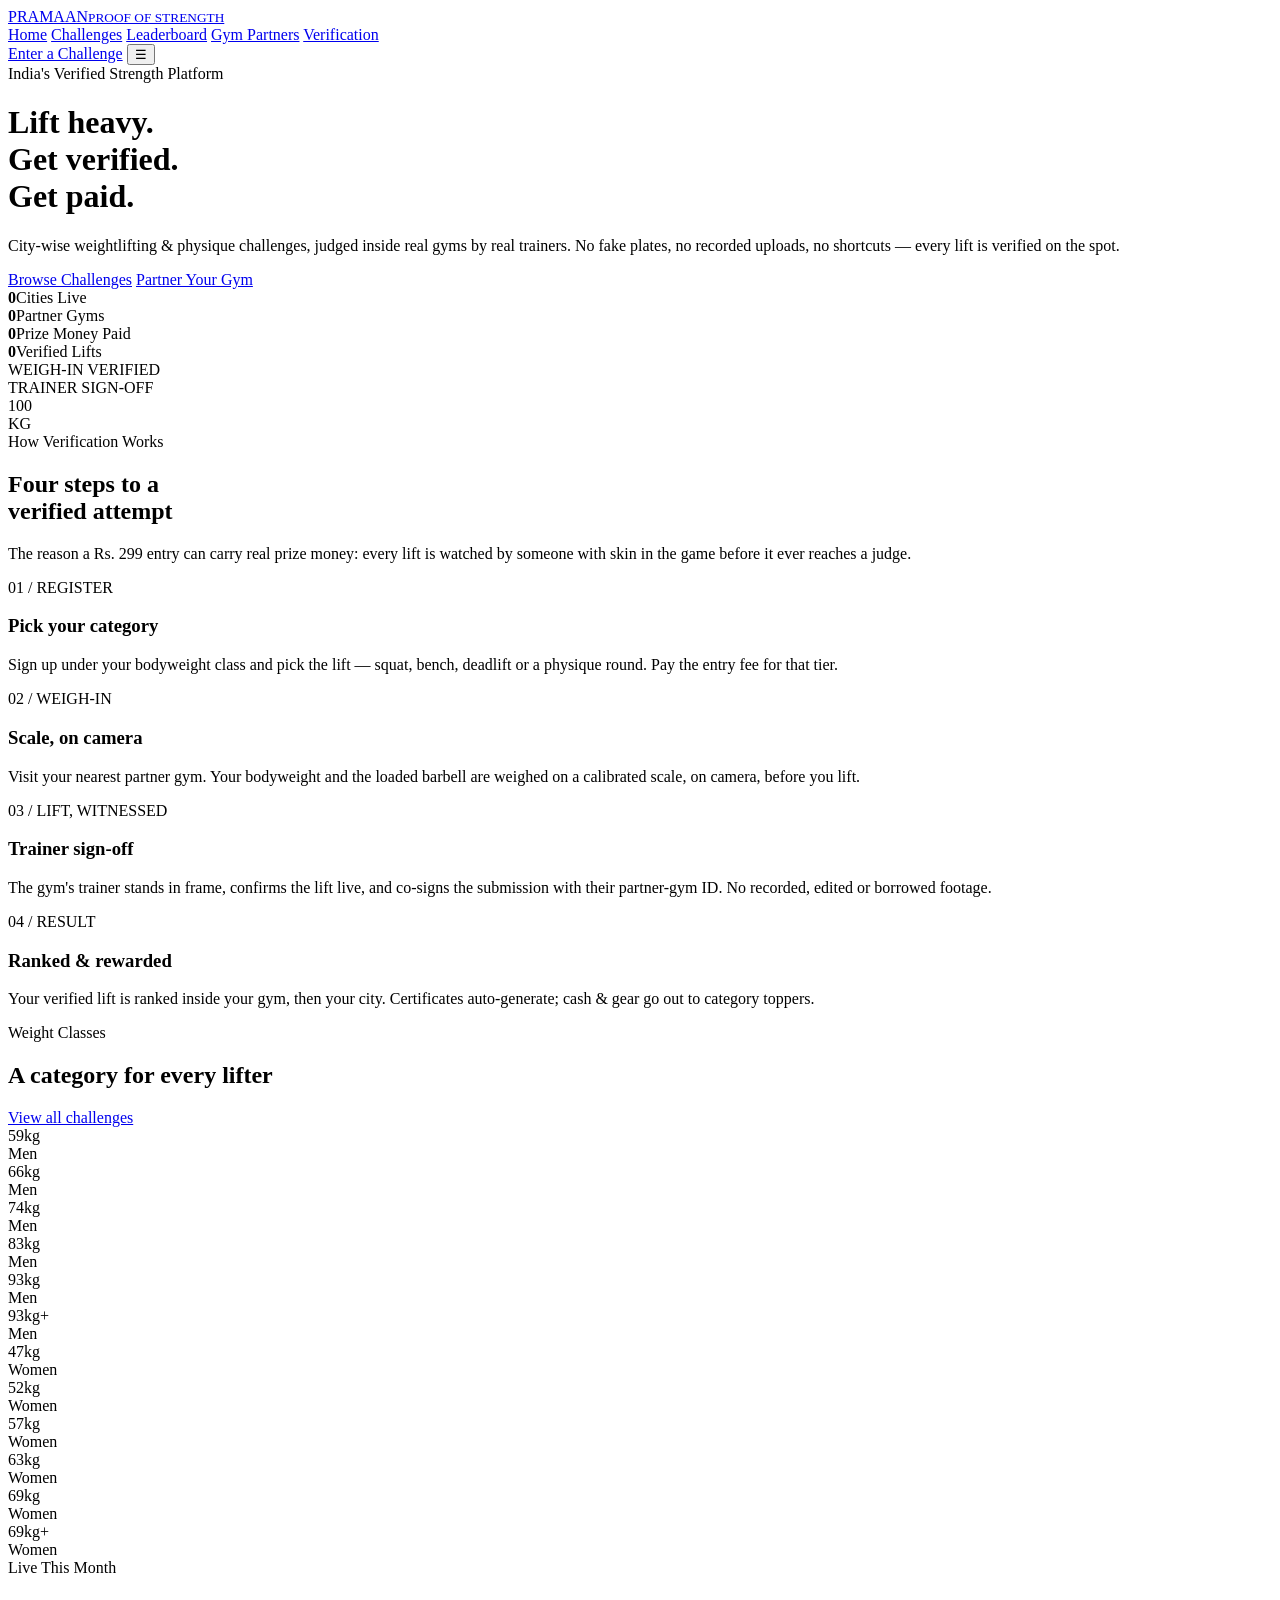
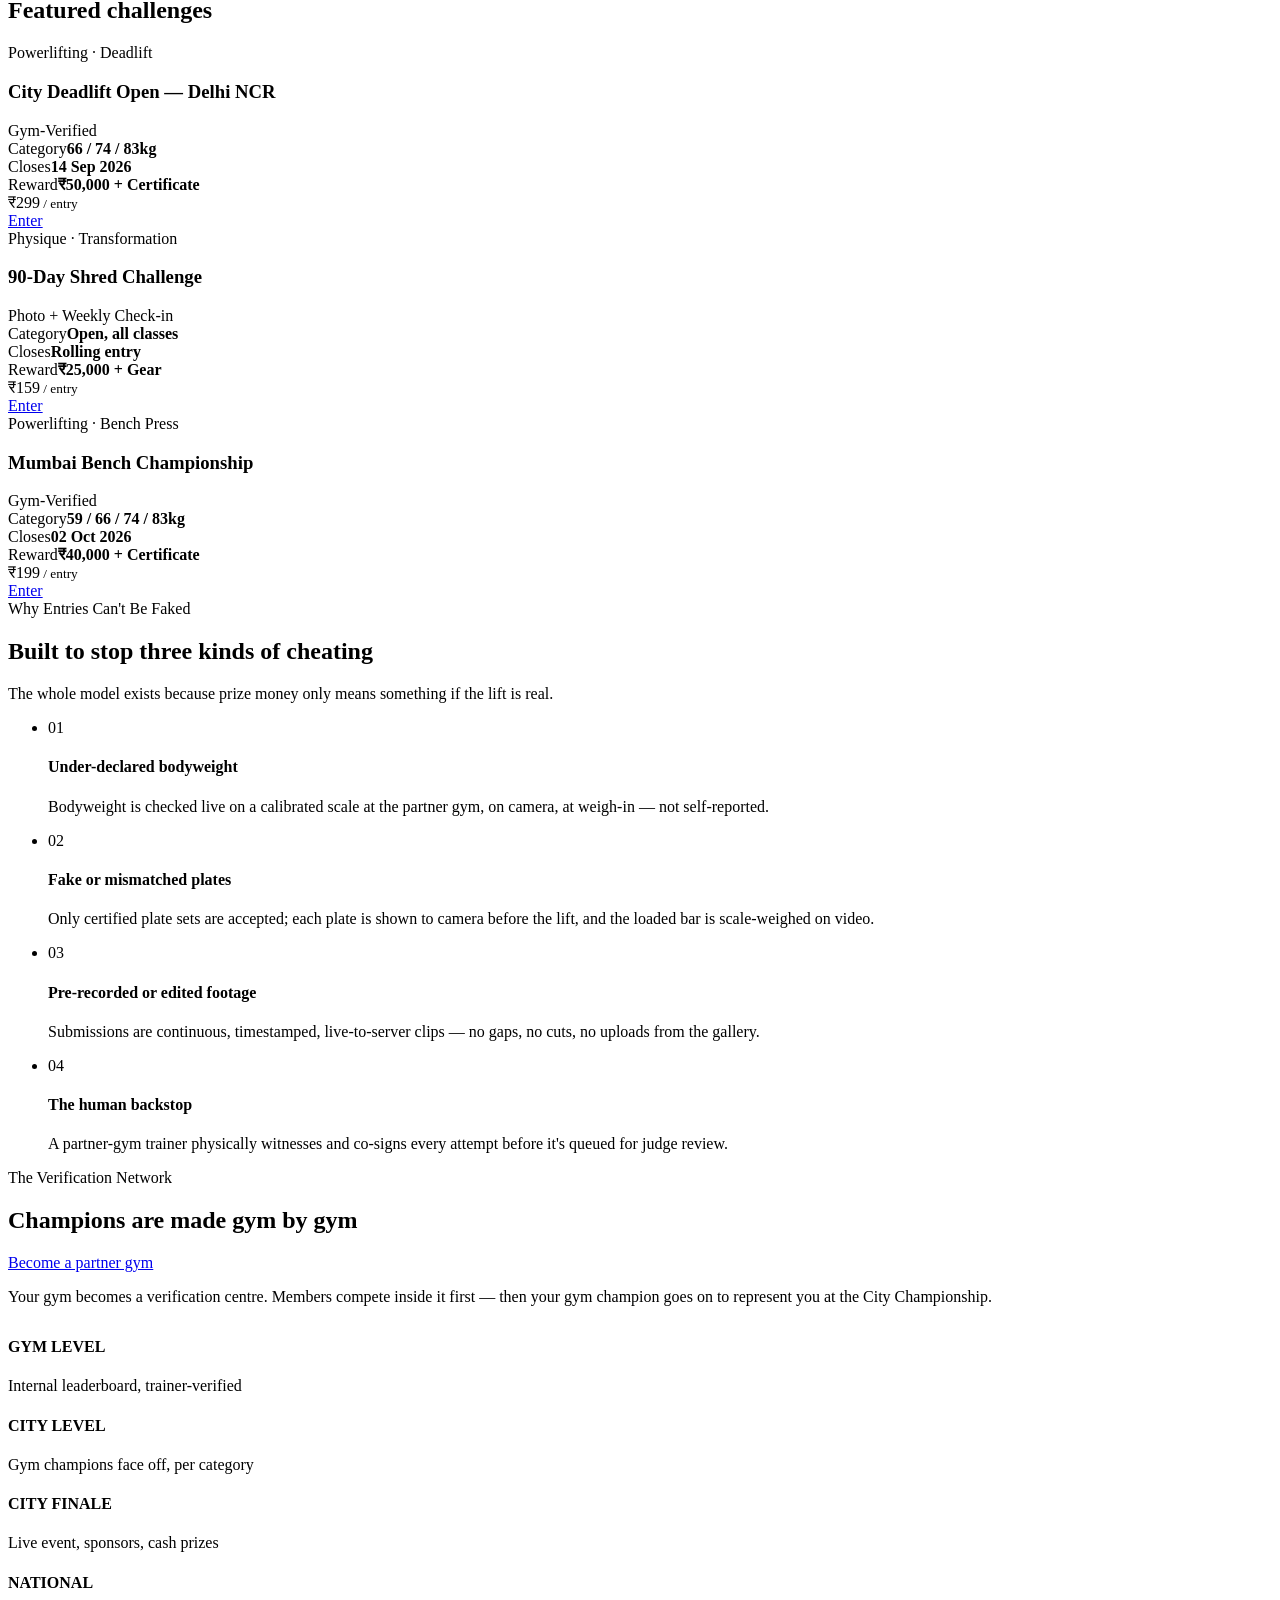
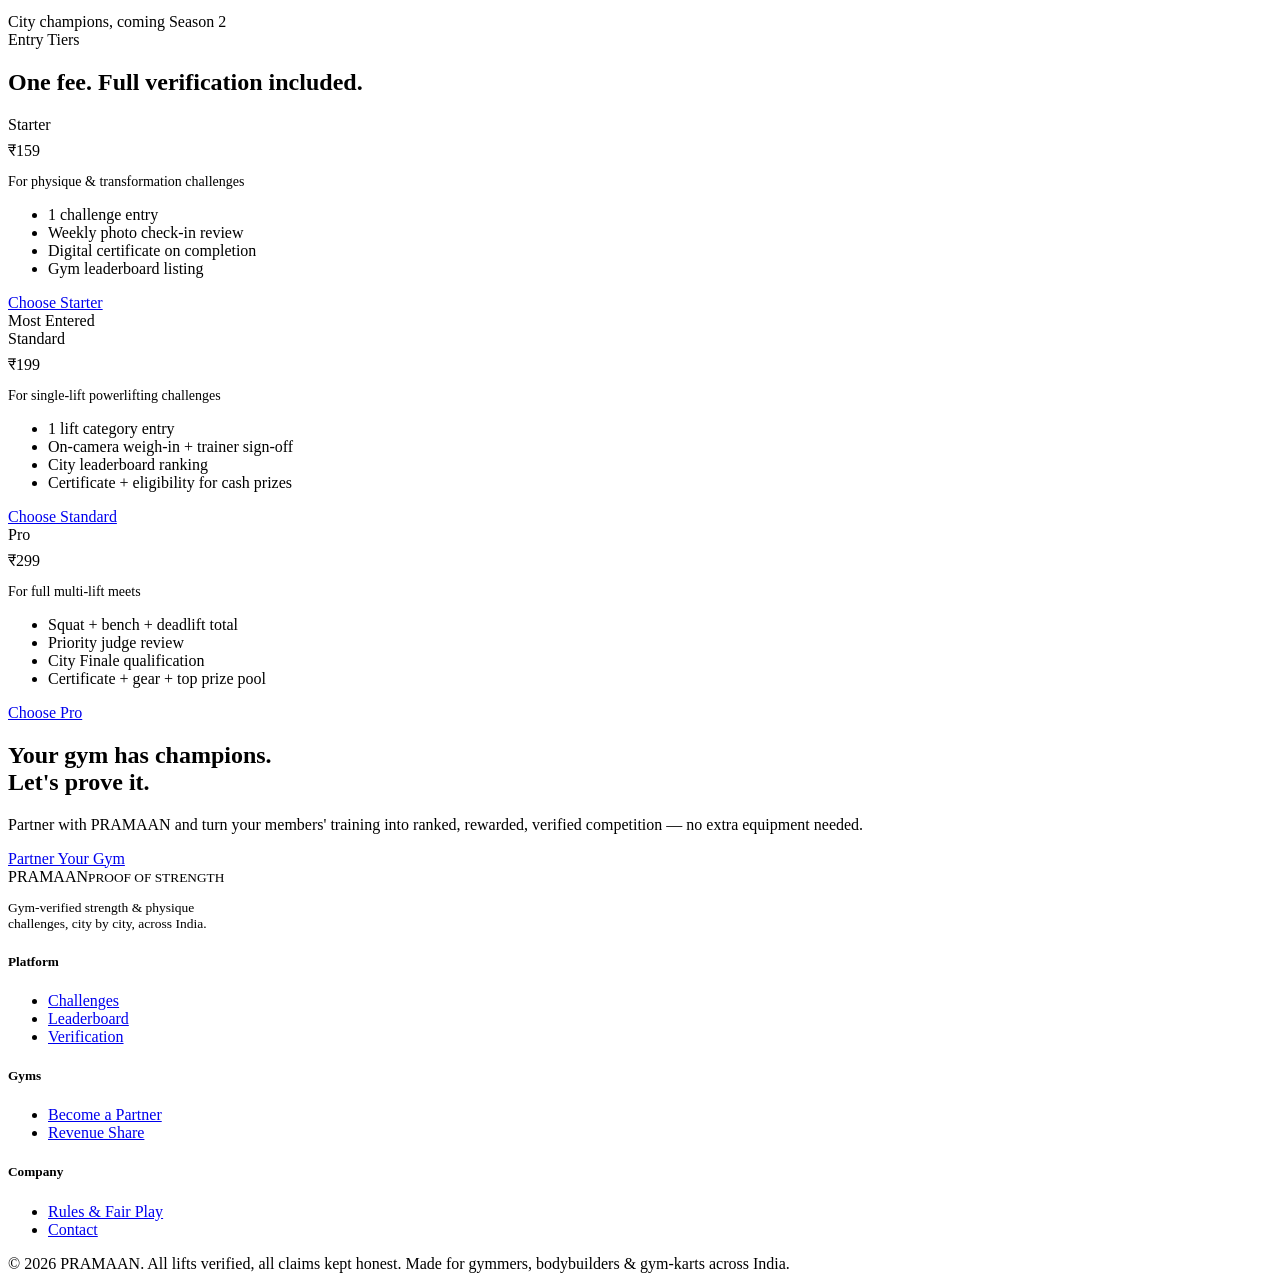
==== index.html @ 9a8b0858 "Create index.html" ====
<!doctype html>
<html lang="hi">
<head>
<meta charset="UTF-8">
<meta name="viewport" content="width=device-width, initial-scale=1.0">
<title>PRAMAAN — ताकत का सबूत | Verified Strength Challenges</title>
<meta name="description" content="Gym-verified weightlifting & physique challenges across your city. Enter, lift, get verified, win cash, certificates & gear.">
<link rel="stylesheet" href="assets/style.css">
</head>
<body>
<div class="grain"></div>

<nav class="nav">
  <div class="wrap">
    <a href="index.html" class="brand"><span class="dot"></span><div>PRAMAAN<small>PROOF OF STRENGTH</small></div></a>
    <div class="navlinks">
      <a href="index.html" class="active">Home</a>
      <a href="challenges.html">Challenges</a>
      <a href="leaderboard.html">Leaderboard</a>
      <a href="gyms.html">Gym Partners</a>
      <a href="how-it-works.html">Verification</a>
    </div>
    <div class="navcta">
      <a href="register.html" class="btn btn-primary btn-sm">Enter a Challenge</a>
      <button class="burger" aria-label="Menu" aria-expanded="false">☰</button>
    </div>
  </div>
</nav>

<!-- HERO -->
<header class="hero">
  <div class="wrap hero-grid">
    <div>
      <div class="eyebrow">India's Verified Strength Platform</div>
      <h1>Lift heavy.<br>Get <span class="accent">verified.</span><br>Get paid.</h1>
      <p class="lead">City-wise weightlifting & physique challenges, judged inside real gyms by real trainers. No fake plates, no recorded uploads, no shortcuts — every lift is verified on the spot.</p>
      <div class="hero-actions">
        <a href="challenges.html" class="btn btn-primary">Browse Challenges</a>
        <a href="gyms.html" class="btn btn-ghost">Partner Your Gym</a>
      </div>
      <div class="readout">
        <div><b data-count="42">0</b>Cities Live</div>
        <div><b data-count="380">0</b>Partner Gyms</div>
        <div><b data-count="2.4" data-decimals="1" data-suffix="Cr">0</b>Prize Money Paid</div>
        <div><b data-count="19600">0</b>Verified Lifts</div>
      </div>
    </div>
    <div class="plate-visual" aria-hidden="true">
      <div class="plate p1"><span>WEIGH-IN VERIFIED</span></div>
      <div class="plate p2"><span>TRAINER SIGN-OFF</span></div>
      <div class="plate p3">100<br>KG</div>
    </div>
  </div>
</header>

<!-- HOW IT WORKS -->
<section class="pad">
  <div class="wrap">
    <div class="section-head reveal">
      <div>
        <div class="eyebrow">How Verification Works</div>
        <h2>Four steps to a<br>verified attempt</h2>
      </div>
      <p class="lead">The reason a Rs. 299 entry can carry real prize money: every lift is watched by someone with skin in the game before it ever reaches a judge.</p>
    </div>
    <div class="steps reveal">
      <div class="step">
        <span class="num">01 / REGISTER</span>
        <h3>Pick your category</h3>
        <p>Sign up under your bodyweight class and pick the lift — squat, bench, deadlift or a physique round. Pay the entry fee for that tier.</p>
      </div>
      <div class="step">
        <span class="num">02 / WEIGH-IN</span>
        <h3>Scale, on camera</h3>
        <p>Visit your nearest partner gym. Your bodyweight and the loaded barbell are weighed on a calibrated scale, on camera, before you lift.</p>
      </div>
      <div class="step">
        <span class="num">03 / LIFT, WITNESSED</span>
        <h3>Trainer sign-off</h3>
        <p>The gym's trainer stands in frame, confirms the lift live, and co-signs the submission with their partner-gym ID. No recorded, edited or borrowed footage.</p>
      </div>
      <div class="step">
        <span class="num">04 / RESULT</span>
        <h3>Ranked & rewarded</h3>
        <p>Your verified lift is ranked inside your gym, then your city. Certificates auto-generate; cash & gear go out to category toppers.</p>
      </div>
    </div>
  </div>
</section>

<div class="wrap"><div class="divider"></div></div>

<!-- CATEGORIES -->
<section class="pad">
  <div class="wrap">
    <div class="section-head reveal">
      <div>
        <div class="eyebrow">Weight Classes</div>
        <h2>A category for every lifter</h2>
      </div>
      <a href="challenges.html" class="btn btn-ghost btn-sm">View all challenges</a>
    </div>
    <div class="catgrid reveal">
      <div class="catchip"><div class="kg">59kg</div><div class="lbl">Men</div></div>
      <div class="catchip"><div class="kg">66kg</div><div class="lbl">Men</div></div>
      <div class="catchip"><div class="kg">74kg</div><div class="lbl">Men</div></div>
      <div class="catchip"><div class="kg">83kg</div><div class="lbl">Men</div></div>
      <div class="catchip"><div class="kg">93kg</div><div class="lbl">Men</div></div>
      <div class="catchip"><div class="kg">93kg+</div><div class="lbl">Men</div></div>
      <div class="catchip"><div class="kg">47kg</div><div class="lbl">Women</div></div>
      <div class="catchip"><div class="kg">52kg</div><div class="lbl">Women</div></div>
      <div class="catchip"><div class="kg">57kg</div><div class="lbl">Women</div></div>
      <div class="catchip"><div class="kg">63kg</div><div class="lbl">Women</div></div>
      <div class="catchip"><div class="kg">69kg</div><div class="lbl">Women</div></div>
      <div class="catchip"><div class="kg">69kg+</div><div class="lbl">Women</div></div>
    </div>
  </div>
</section>

<div class="wrap"><div class="divider"></div></div>

<!-- FEATURED CHALLENGES -->
<section class="pad">
  <div class="wrap">
    <div class="section-head reveal">
      <div>
        <div class="eyebrow">Live This Month</div>
        <h2>Featured challenges</h2>
      </div>
    </div>
    <div class="cardgrid reveal">

      <div class="card">
        <div class="card-top">
          <span class="card-tag">Powerlifting · Deadlift</span>
          <h3>City Deadlift Open — Delhi NCR</h3>
        </div>
        <div class="card-body">
          <span class="badge red">Gym-Verified</span>
          <div class="card-row">Category<b>66 / 74 / 83kg</b></div>
          <div class="card-row">Closes<b>14 Sep 2026</b></div>
          <div class="card-row">Reward<b>₹50,000 + Certificate</b></div>
        </div>
        <div class="card-foot">
          <div class="fee">₹299<small> / entry</small></div>
          <a href="challenge-detail.html" class="btn btn-primary btn-sm">Enter</a>
        </div>
      </div>

      <div class="card">
        <div class="card-top">
          <span class="card-tag">Physique · Transformation</span>
          <h3>90-Day Shred Challenge</h3>
        </div>
        <div class="card-body">
          <span class="badge steel">Photo + Weekly Check-in</span>
          <div class="card-row">Category<b>Open, all classes</b></div>
          <div class="card-row">Closes<b>Rolling entry</b></div>
          <div class="card-row">Reward<b>₹25,000 + Gear</b></div>
        </div>
        <div class="card-foot">
          <div class="fee">₹159<small> / entry</small></div>
          <a href="challenge-detail.html" class="btn btn-primary btn-sm">Enter</a>
        </div>
      </div>

      <div class="card">
        <div class="card-top">
          <span class="card-tag">Powerlifting · Bench Press</span>
          <h3>Mumbai Bench Championship</h3>
        </div>
        <div class="card-body">
          <span class="badge red">Gym-Verified</span>
          <div class="card-row">Category<b>59 / 66 / 74 / 83kg</b></div>
          <div class="card-row">Closes<b>02 Oct 2026</b></div>
          <div class="card-row">Reward<b>₹40,000 + Certificate</b></div>
        </div>
        <div class="card-foot">
          <div class="fee">₹199<small> / entry</small></div>
          <a href="challenge-detail.html" class="btn btn-primary btn-sm">Enter</a>
        </div>
      </div>

    </div>
  </div>
</section>

<div class="wrap"><div class="divider"></div></div>

<!-- VERIFICATION / TRUST -->
<section class="pad">
  <div class="wrap trust-grid">
    <div class="reveal">
      <div class="eyebrow">Why Entries Can't Be Faked</div>
      <h2>Built to stop three kinds of cheating</h2>
      <p class="lead" style="margin-top:16px;">The whole model exists because prize money only means something if the lift is real.</p>
    </div>
    <ul class="checklist reveal">
      <li>
        <span class="mark">01</span>
        <div><h4>Under-declared bodyweight</h4><p>Bodyweight is checked live on a calibrated scale at the partner gym, on camera, at weigh-in — not self-reported.</p></div>
      </li>
      <li>
        <span class="mark">02</span>
        <div><h4>Fake or mismatched plates</h4><p>Only certified plate sets are accepted; each plate is shown to camera before the lift, and the loaded bar is scale-weighed on video.</p></div>
      </li>
      <li>
        <span class="mark">03</span>
        <div><h4>Pre-recorded or edited footage</h4><p>Submissions are continuous, timestamped, live-to-server clips — no gaps, no cuts, no uploads from the gallery.</p></div>
      </li>
      <li>
        <span class="mark">04</span>
        <div><h4>The human backstop</h4><p>A partner-gym trainer physically witnesses and co-signs every attempt before it's queued for judge review.</p></div>
      </li>
    </ul>
  </div>
</section>

<div class="wrap"><div class="divider"></div></div>

<!-- GYM NETWORK -->
<section class="pad">
  <div class="wrap">
    <div class="section-head reveal">
      <div>
        <div class="eyebrow">The Verification Network</div>
        <h2>Champions are made gym by gym</h2>
      </div>
      <a href="gyms.html" class="btn btn-ghost btn-sm">Become a partner gym</a>
    </div>
    <p class="lead reveal" style="margin-bottom:32px;">Your gym becomes a verification centre. Members compete inside it first — then your gym champion goes on to represent you at the City Championship.</p>
    <div class="gymstrip reveal">
      <div class="gymcell"><h4>GYM LEVEL</h4><span>Internal leaderboard, trainer-verified</span></div>
      <div class="gymcell"><h4>CITY LEVEL</h4><span>Gym champions face off, per category</span></div>
      <div class="gymcell"><h4>CITY FINALE</h4><span>Live event, sponsors, cash prizes</span></div>
      <div class="gymcell"><h4>NATIONAL</h4><span>City champions, coming Season 2</span></div>
    </div>
  </div>
</section>

<div class="wrap"><div class="divider"></div></div>

<!-- PRICING -->
<section class="pad">
  <div class="wrap">
    <div class="section-head reveal">
      <div>
        <div class="eyebrow">Entry Tiers</div>
        <h2>One fee. Full verification included.</h2>
      </div>
    </div>
    <div class="tiers reveal">
      <div class="tier">
        <div class="eyebrow" style="margin-bottom:8px;">Starter</div>
        <div class="price">₹159</div>
        <p class="lead" style="font-size:14px;">For physique & transformation challenges</p>
        <ul>
          <li>1 challenge entry</li>
          <li>Weekly photo check-in review</li>
          <li>Digital certificate on completion</li>
          <li>Gym leaderboard listing</li>
        </ul>
        <a href="register.html" class="btn btn-ghost btn-block">Choose Starter</a>
      </div>
      <div class="tier mid">
        <div class="flag">Most Entered</div>
        <div class="eyebrow" style="margin-bottom:8px;">Standard</div>
        <div class="price">₹199</div>
        <p class="lead" style="font-size:14px;">For single-lift powerlifting challenges</p>
        <ul>
          <li>1 lift category entry</li>
          <li>On-camera weigh-in + trainer sign-off</li>
          <li>City leaderboard ranking</li>
          <li>Certificate + eligibility for cash prizes</li>
        </ul>
        <a href="register.html" class="btn btn-primary btn-block">Choose Standard</a>
      </div>
      <div class="tier">
        <div class="eyebrow" style="margin-bottom:8px;">Pro</div>
        <div class="price">₹299</div>
        <p class="lead" style="font-size:14px;">For full multi-lift meets</p>
        <ul>
          <li>Squat + bench + deadlift total</li>
          <li>Priority judge review</li>
          <li>City Finale qualification</li>
          <li>Certificate + gear + top prize pool</li>
        </ul>
        <a href="register.html" class="btn btn-ghost btn-block">Choose Pro</a>
      </div>
    </div>
  </div>
</section>

<!-- CTA -->
<section class="cta-band">
  <div class="wrap">
    <h2>Your gym has champions.<br>Let's prove it.</h2>
    <p>Partner with PRAMAAN and turn your members' training into ranked, rewarded, verified competition — no extra equipment needed.</p>
    <a href="gyms.html" class="btn btn-ghost">Partner Your Gym</a>
  </div>
</section>

<footer>
  <div class="wrap">
    <div class="foot-grid">
      <div>
        <div class="brand" style="margin-bottom:14px;"><span class="dot"></span><div>PRAMAAN<small>PROOF OF STRENGTH</small></div></div>
        <p style="color:var(--chalk-dim); font-size:13.5px; max-width:32ch;">Gym-verified strength & physique challenges, city by city, across India.</p>
      </div>
      <div>
        <h5>Platform</h5>
        <ul>
          <li><a href="challenges.html">Challenges</a></li>
          <li><a href="leaderboard.html">Leaderboard</a></li>
          <li><a href="how-it-works.html">Verification</a></li>
        </ul>
      </div>
      <div>
        <h5>Gyms</h5>
        <ul>
          <li><a href="gyms.html">Become a Partner</a></li>
          <li><a href="gyms.html#revenue">Revenue Share</a></li>
        </ul>
      </div>
      <div>
        <h5>Company</h5>
        <ul>
          <li><a href="#">Rules & Fair Play</a></li>
          <li><a href="#">Contact</a></li>
        </ul>
      </div>
    </div>
    <div class="foot-bottom">
      <span>©️ 2026 PRAMAAN. All lifts verified, all claims kept honest.</span>
      <span>Made for gymmers, bodybuilders & gym-karts across India.</span>
    </div>
  </div>
</footer>

<script src="assets/script.js"></script>
</body>
</html>
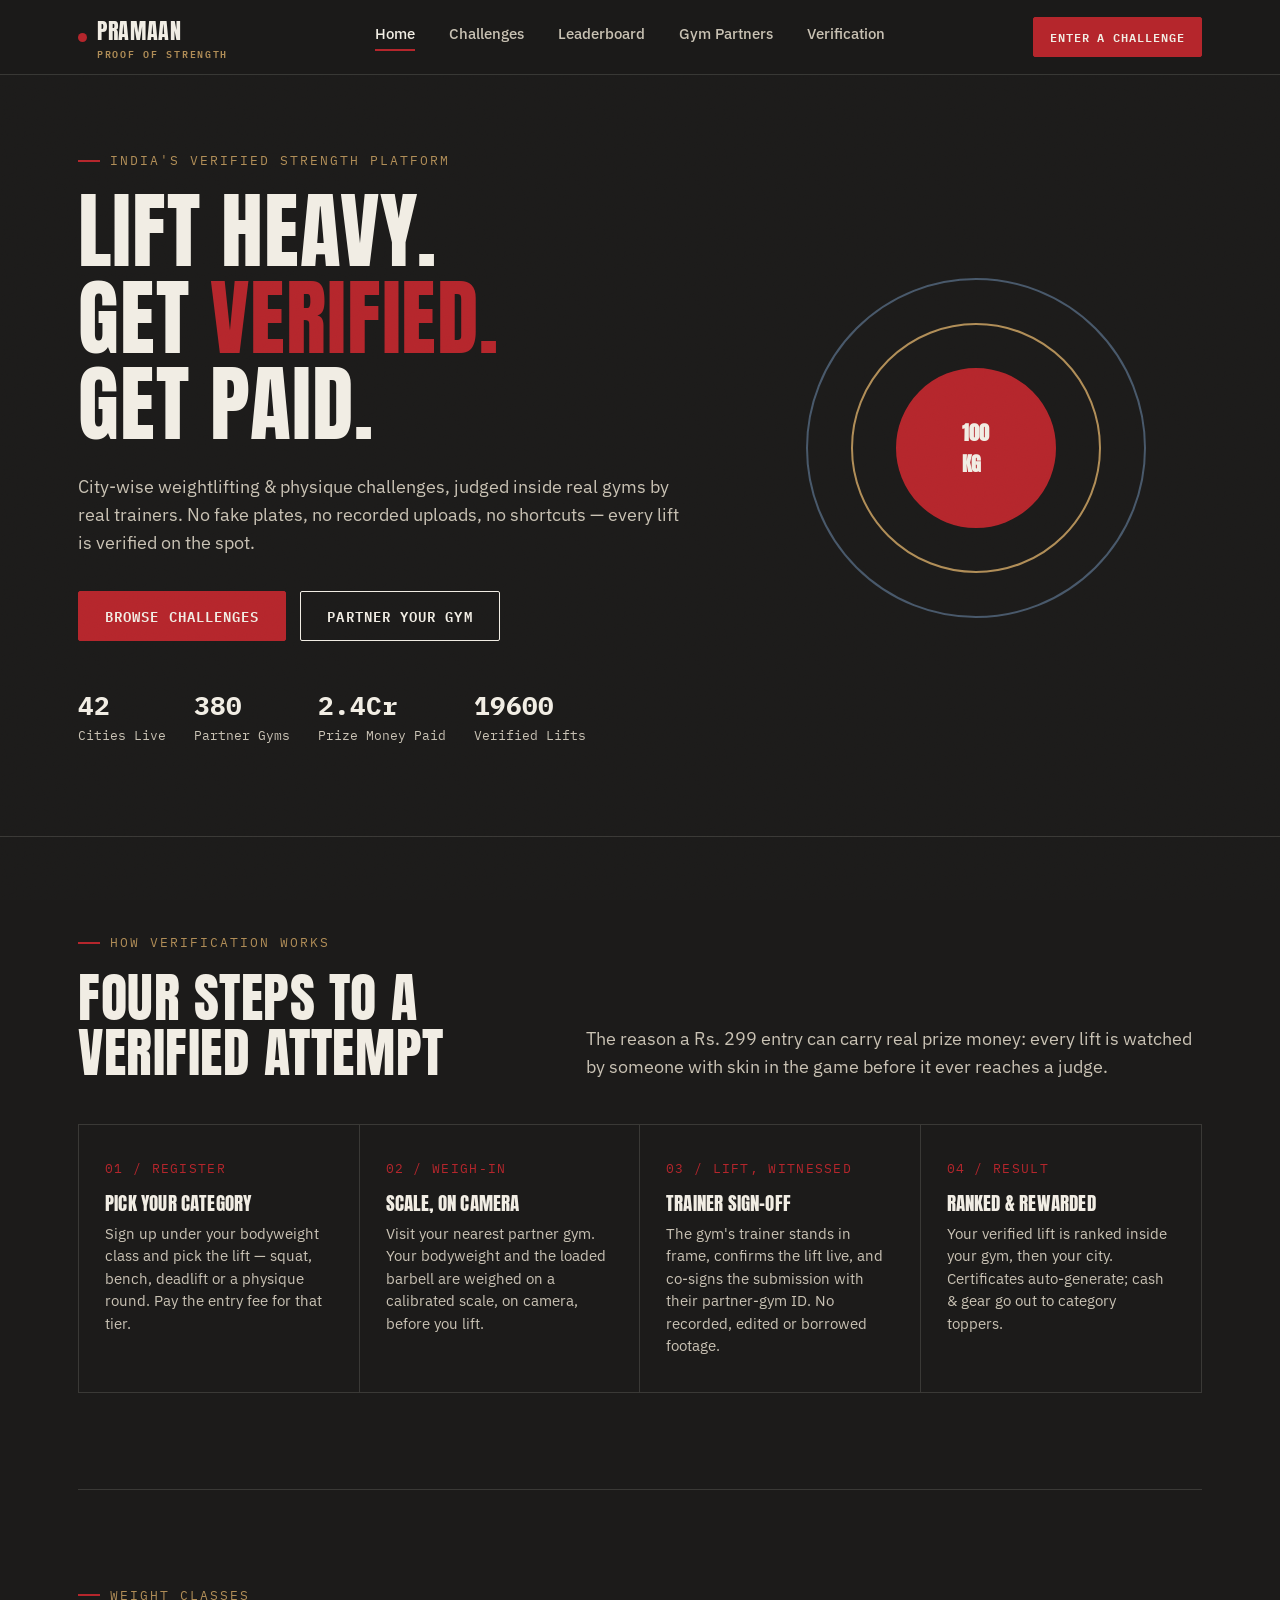
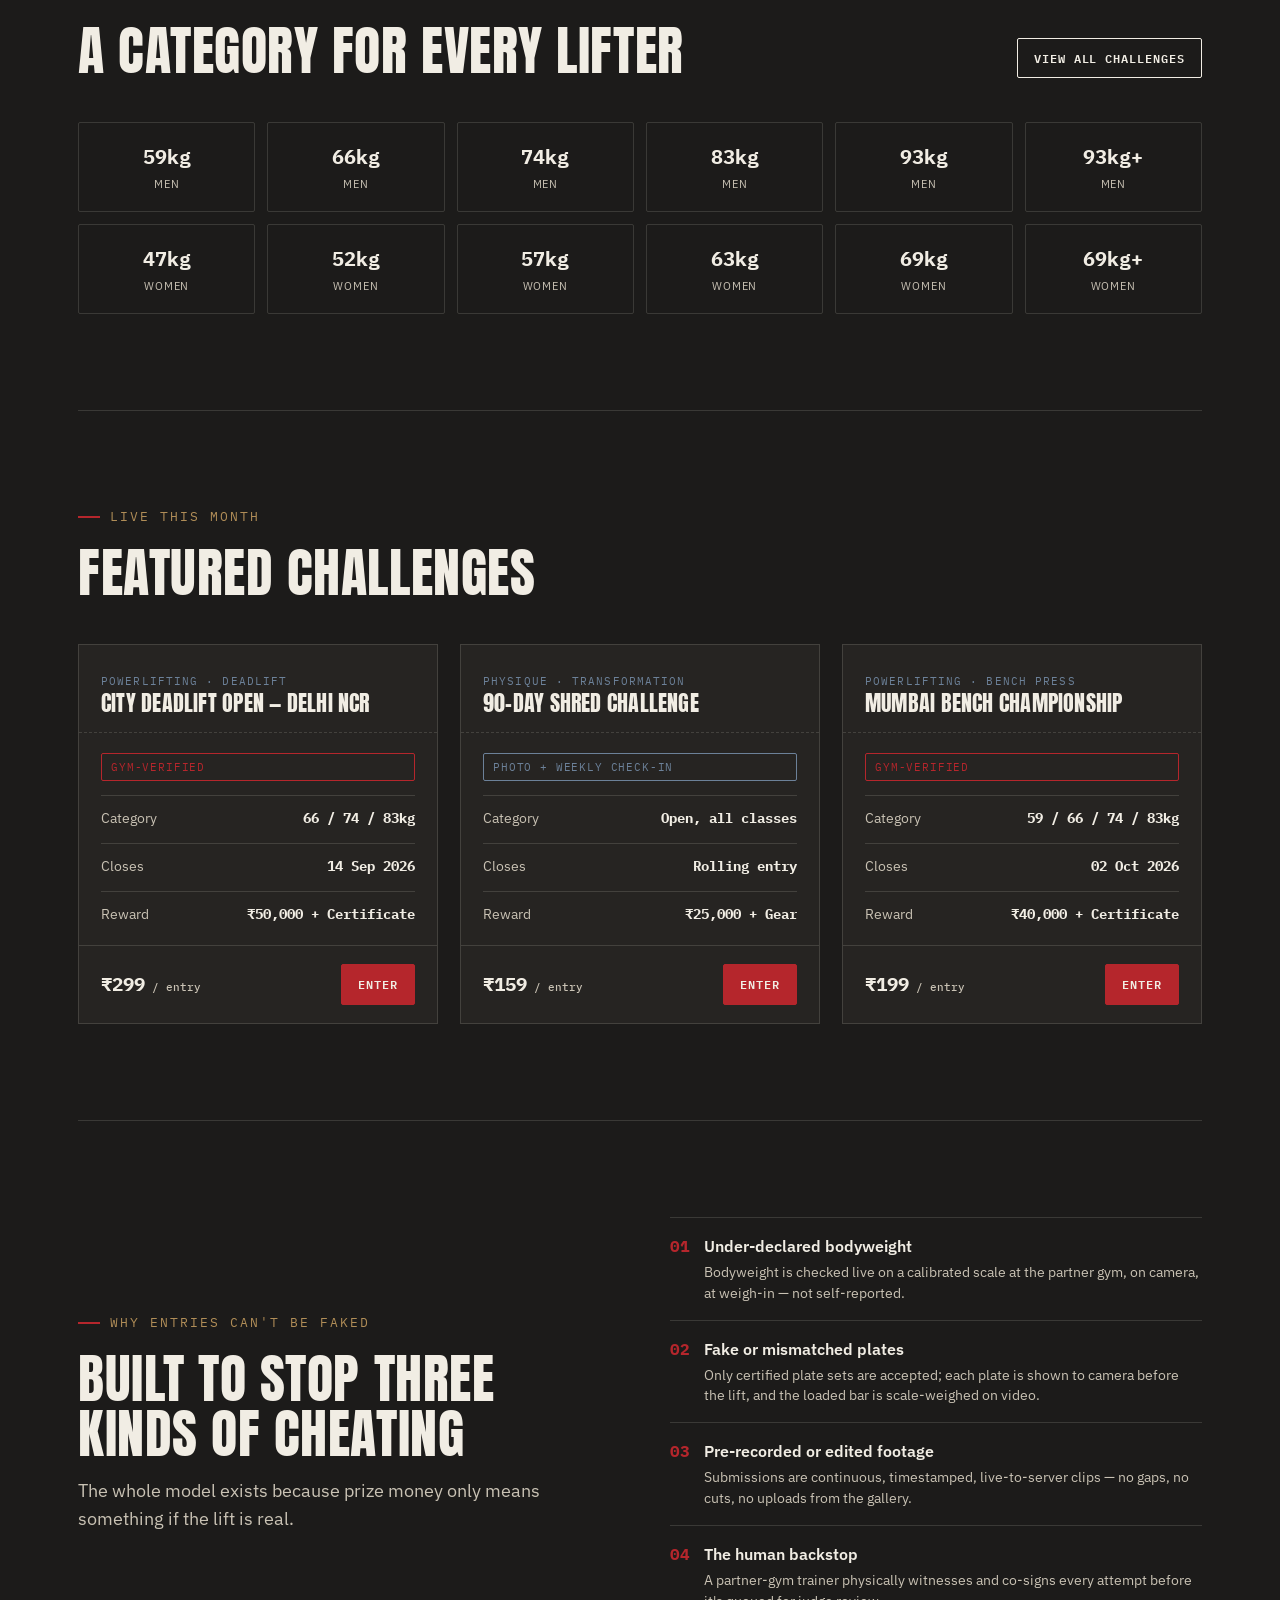
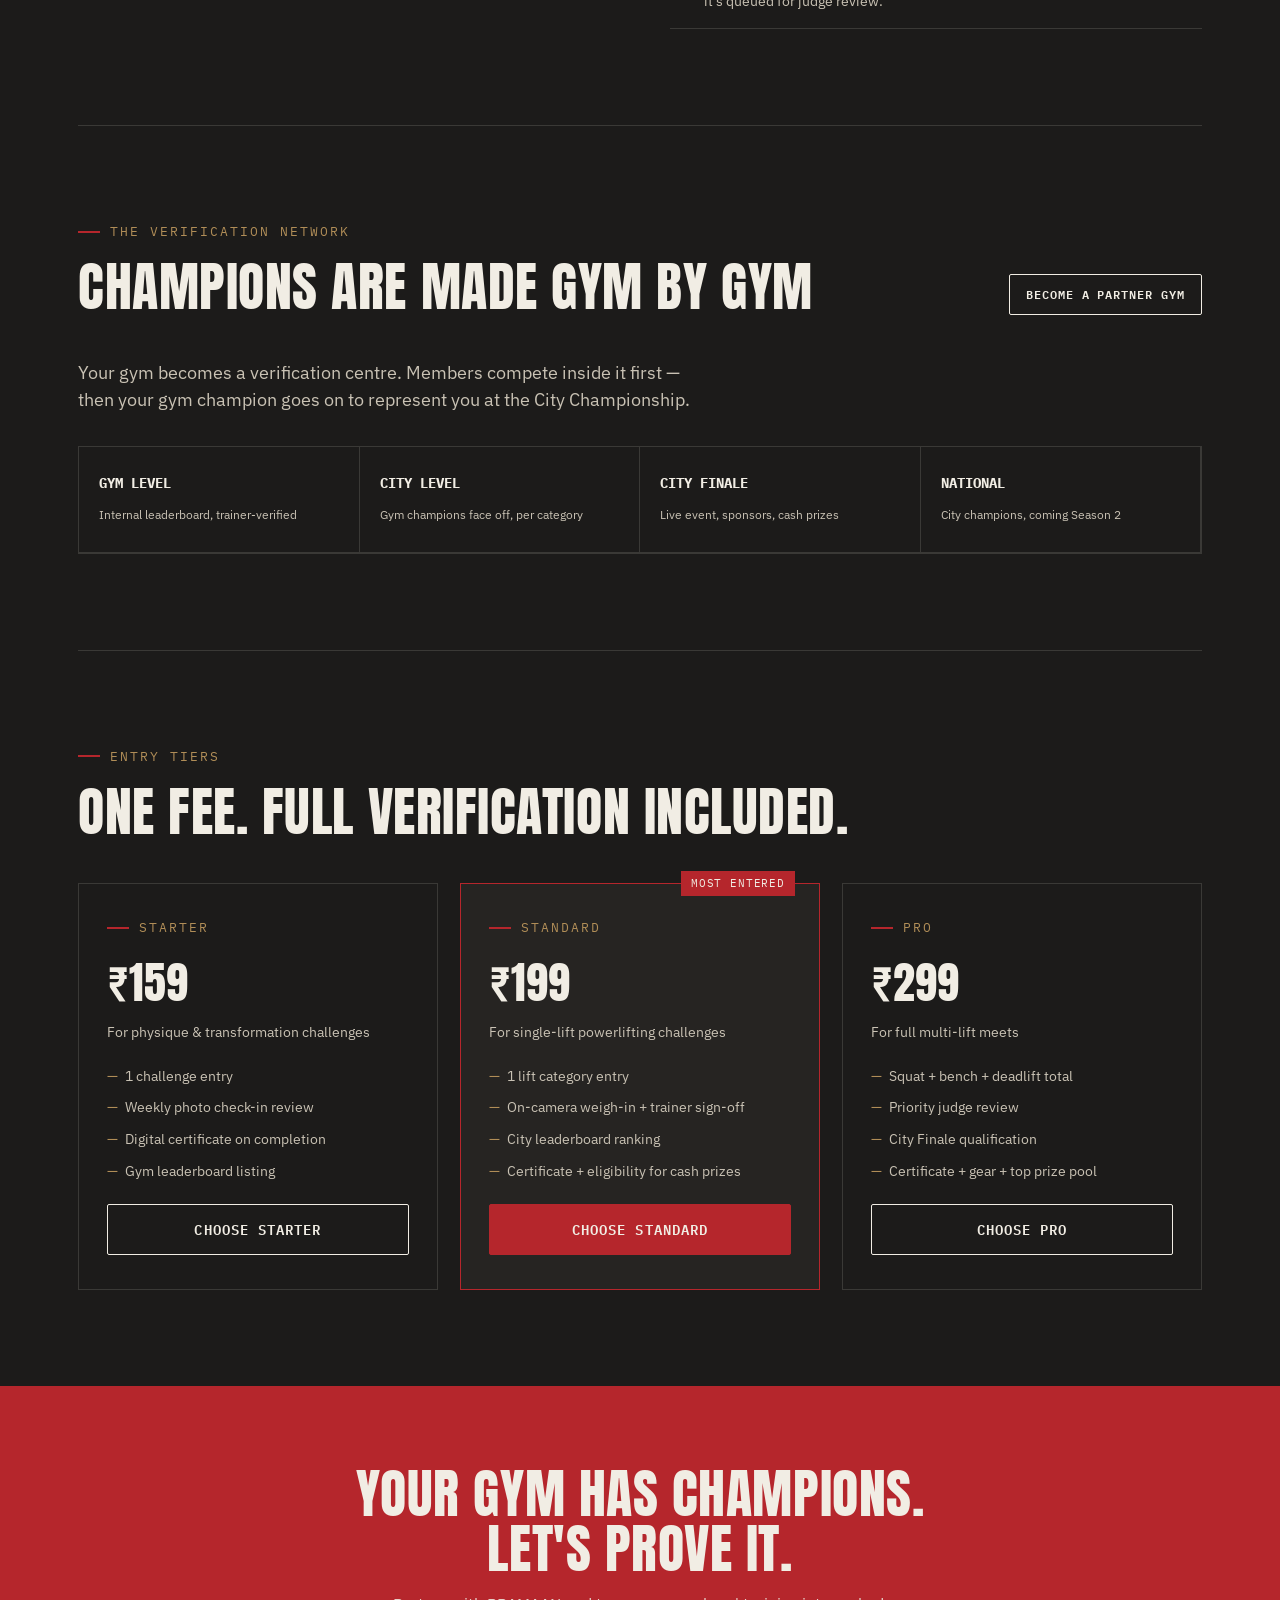
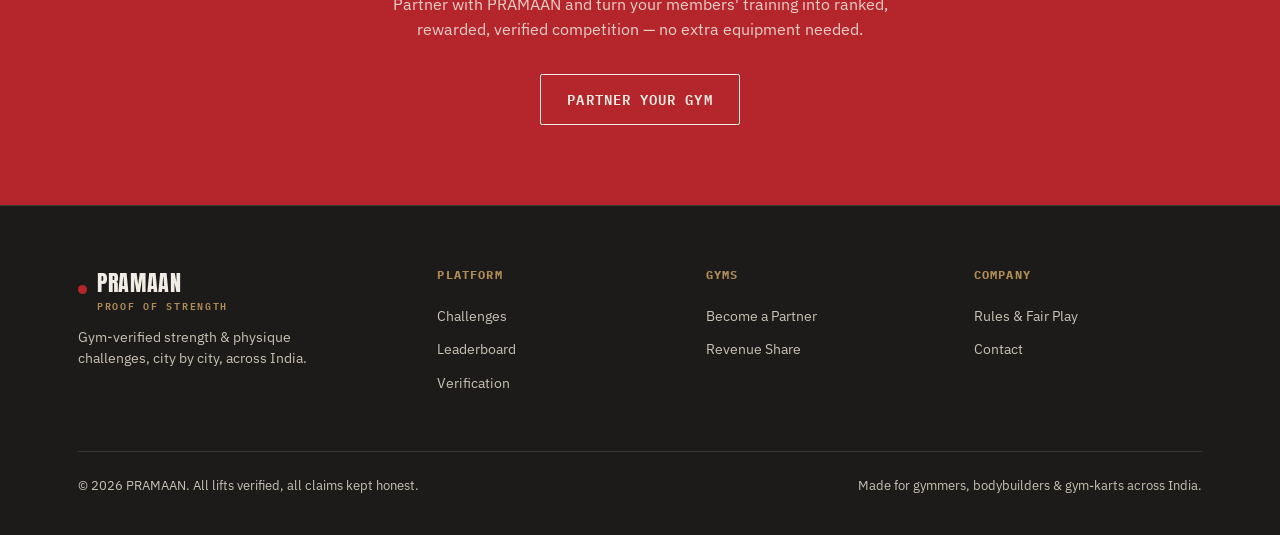
==== commit 3a6170f5: "Update index.html" ====
--- a/index.html
+++ b/index.html
@@ -5,7 +5,7 @@
 <meta name="viewport" content="width=device-width, initial-scale=1.0">
 <title>PRAMAAN — ताकत का सबूत | Verified Strength Challenges</title>
 <meta name="description" content="Gym-verified weightlifting & physique challenges across your city. Enter, lift, get verified, win cash, certificates & gear.">
-<link rel="stylesheet" href="assets/style.css">
+<link rel="stylesheet" href="style.css">
 </head>
 <body>
 <div class="grain"></div>
@@ -337,6 +337,6 @@
   </div>
 </footer>
 
-<script src="assets/script.js"></script>
+<script src="script.js"></script>
 </body>
 </html>
--- a/style.css
+++ b/style.css
@@ -0,0 +1,316 @@
+/* ============================================================
+   PRAMAAN — "Proof of Strength"
+   Design tokens
+   Colour   : Iron charcoal #1C1B1A · Chalk #F1EDE4 · Stamp red #B5262C
+              Brass #B08D57 · Steel #48586A · Chalk-dim #C9C2B4
+   Type     : Display  — "Anton" (stencil-condensed, plate-marking feel)
+              Body     — "IBM Plex Sans"
+              Data/mono— "IBM Plex Mono" (scale-readout numerals)
+   Signature: the rubber "VERIFIED LIFT" stamp seal + plate-diameter rings
+   ============================================================ */
+
+@import url('https://fonts.googleapis.com/css2?family=Anton&family=IBM+Plex+Sans:wght@400;500;600;700&family=IBM+Plex+Mono:wght@500;600;700&display=swap');
+
+:root{
+  --iron:      #1C1B1A;
+  --iron-2:    #262422;
+  --chalk:     #F1EDE4;
+  --chalk-dim: #C9C2B4;
+  --stamp:     #B5262C;
+  --stamp-2:   #8F1E23;
+  --brass:     #B08D57;
+  --steel:     #48586A;
+  --steel-2:   #6C8199;
+  --line:      rgba(241,237,228,0.14);
+
+  --display: 'Anton', 'Arial Narrow', sans-serif;
+  --body:    'IBM Plex Sans', system-ui, sans-serif;
+  --mono:    'IBM Plex Mono', 'Courier New', monospace;
+
+  --radius: 2px;
+  --container: 1180px;
+}
+
+*{ box-sizing:border-box; margin:0; padding:0; }
+html{ scroll-behavior:smooth; }
+body{
+  background:var(--iron);
+  color:var(--chalk);
+  font-family:var(--body);
+  font-size:16px;
+  line-height:1.55;
+  -webkit-font-smoothing:antialiased;
+}
+img{ max-width:100%; display:block; }
+a{ color:inherit; text-decoration:none; }
+ul{ list-style:none; }
+button{ font-family:inherit; cursor:pointer; }
+
+@media (prefers-reduced-motion: reduce){
+  *{ animation-duration:0.001ms !important; transition-duration:0.001ms !important; }
+}
+
+/* ---------- layout ---------- */
+.wrap{
+  max-width:var(--container);
+  margin:0 auto;
+  padding:0 28px;
+}
+section{ position:relative; }
+.pad{ padding:96px 0; }
+@media (max-width:720px){ .pad{ padding:64px 0; } }
+
+/* ---------- texture ---------- */
+.grain{
+  position:fixed; inset:0; pointer-events:none; z-index:2; opacity:0.05; mix-blend-mode:overlay;
+  background-image:url("data:image/svg+xml,%3Csvg xmlns='http://www.w3.org/2000/svg' width='120' height='120'%3E%3Cfilter id='n'%3E%3CfeTurbulence type='fractalNoise' baseFrequency='0.9' numOctaves='2' stitchTiles='stitch'/%3E%3C/filter%3E%3Crect width='100%25' height='100%25' filter='url(%23n)'/%3E%3C/svg%3E");
+}
+
+/* ---------- eyebrow / labels ---------- */
+.eyebrow{
+  font-family:var(--mono);
+  font-size:12.5px;
+  letter-spacing:0.16em;
+  text-transform:uppercase;
+  color:var(--brass);
+  display:flex; align-items:center; gap:10px;
+  margin-bottom:18px;
+}
+.eyebrow::before{
+  content:''; width:22px; height:2px; background:var(--stamp);
+}
+
+/* ---------- headings ---------- */
+h1,h2,h3{ font-family:var(--display); font-weight:400; letter-spacing:0.01em; line-height:1.02; text-transform:uppercase; }
+h2{ font-size:clamp(32px,4.4vw,54px); }
+h3{ font-size:22px; }
+p.lead{ color:var(--chalk-dim); font-size:18px; max-width:56ch; }
+
+/* ---------- nav ---------- */
+.nav{
+  position:sticky; top:0; z-index:50;
+  background:rgba(28,27,26,0.92);
+  backdrop-filter:blur(8px);
+  border-bottom:1px solid var(--line);
+}
+.nav .wrap{ display:flex; align-items:center; justify-content:space-between; height:74px; }
+.brand{ display:flex; align-items:center; gap:10px; font-family:var(--display); font-size:22px; letter-spacing:0.03em; }
+.brand .dot{ width:9px; height:9px; background:var(--stamp); border-radius:50%; }
+.brand small{ display:block; font-family:var(--mono); font-size:9.5px; letter-spacing:0.18em; color:var(--brass); font-weight:600; margin-top:-2px; }
+.navlinks{ display:flex; gap:34px; font-size:14.5px; font-weight:500; }
+.navlinks a{ color:var(--chalk-dim); border-bottom:2px solid transparent; padding-bottom:4px; transition:color .15s, border-color .15s; }
+.navlinks a:hover, .navlinks a.active{ color:var(--chalk); border-color:var(--stamp); }
+.navcta{ display:flex; gap:12px; align-items:center; }
+.burger{ display:none; background:none; border:1px solid var(--line); color:var(--chalk); width:42px; height:42px; align-items:center; justify-content:center; }
+@media (max-width:900px){
+  .navlinks{ display:none; }
+  .burger{ display:flex; }
+}
+
+/* ---------- buttons ---------- */
+.btn{
+  display:inline-flex; align-items:center; gap:8px;
+  font-family:var(--mono); font-weight:600; font-size:13.5px; letter-spacing:0.08em; text-transform:uppercase;
+  padding:14px 26px;
+  border:1px solid var(--chalk);
+  border-radius:var(--radius);
+  transition:transform .15s ease, background .15s ease, color .15s ease, border-color .15s ease;
+  white-space:nowrap;
+}
+.btn:focus-visible{ outline:2px solid var(--brass); outline-offset:3px; }
+.btn-primary{ background:var(--stamp); border-color:var(--stamp); color:var(--chalk); }
+.btn-primary:hover{ background:var(--stamp-2); transform:translateY(-2px); }
+.btn-ghost{ color:var(--chalk); }
+.btn-ghost:hover{ background:var(--chalk); color:var(--iron); transform:translateY(-2px); }
+.btn-sm{ padding:10px 16px; font-size:12px; }
+.btn-block{ width:100%; justify-content:center; }
+
+/* ---------- stamp seal (signature element) ---------- */
+.seal{
+  --sz:132px;
+  width:var(--sz); height:var(--sz);
+  border:3px solid var(--stamp);
+  border-radius:50%;
+  display:flex; align-items:center; justify-content:center;
+  position:relative;
+  transform:rotate(-9deg);
+  flex-shrink:0;
+}
+.seal::before{
+  content:''; position:absolute; inset:8px; border:1px solid var(--stamp); border-radius:50%; opacity:0.6;
+}
+.seal-text{
+  font-family:var(--mono); font-weight:700; color:var(--stamp);
+  font-size:11px; letter-spacing:0.1em; text-align:center; text-transform:uppercase; line-height:1.5;
+}
+.seal-text b{ display:block; font-size:15px; letter-spacing:0.04em; }
+
+/* ---------- hero ---------- */
+.hero{ padding:76px 0 90px; border-bottom:1px solid var(--line); overflow:hidden; }
+.hero-grid{ display:grid; grid-template-columns:1.15fr 0.85fr; gap:60px; align-items:center; }
+@media (max-width:920px){ .hero-grid{ grid-template-columns:1fr; } }
+.hero h1{
+  font-size:clamp(44px,6.6vw,86px);
+  margin:14px 0 26px;
+}
+.hero h1 .accent{ color:var(--stamp); }
+.hero-actions{ display:flex; gap:14px; margin-top:34px; flex-wrap:wrap; }
+
+.readout{
+  font-family:var(--mono); font-size:13px; color:var(--chalk-dim);
+  display:flex; gap:28px; margin-top:44px; flex-wrap:wrap;
+}
+.readout div b{ display:block; font-size:26px; color:var(--chalk); font-weight:700; }
+
+/* hero visual: plate stack */
+.plate-visual{ position:relative; display:flex; align-items:center; justify-content:center; height:380px; }
+.plate{
+  position:absolute; border-radius:50%; border:2px solid var(--line);
+  display:flex; align-items:center; justify-content:center;
+  font-family:var(--mono); font-weight:700; color:var(--chalk-dim); font-size:13px;
+}
+.plate span{ background:var(--iron); padding:2px 8px; border:1px solid var(--line); border-radius:2px; }
+.p1{ width:340px; height:340px; border-color:var(--steel); animation:spin1 40s linear infinite; }
+.p2{ width:250px; height:250px; border-color:var(--brass); animation:spin2 30s linear infinite reverse; }
+.p3{ width:160px; height:160px; background:var(--stamp); border-color:var(--stamp); color:var(--chalk); font-family:var(--display); font-size:20px; }
+@keyframes spin1{ to{ transform:rotate(360deg); } }
+@keyframes spin2{ to{ transform:rotate(360deg); } }
+
+/* ---------- how it works ---------- */
+.steps{ display:grid; grid-template-columns:repeat(4,1fr); gap:0; border:1px solid var(--line); }
+.step{ padding:34px 26px; border-right:1px solid var(--line); }
+.step:last-child{ border-right:none; }
+@media (max-width:860px){
+  .steps{ grid-template-columns:1fr 1fr; }
+  .step{ border-right:1px solid var(--line); }
+  .step:nth-child(2n){ border-right:none; }
+  .step:nth-child(-n+2){ border-bottom:1px solid var(--line); }
+}
+.step .num{ font-family:var(--mono); color:var(--stamp); font-size:13px; letter-spacing:0.1em; margin-bottom:14px; display:block; }
+.step h3{ margin-bottom:10px; font-size:19px; }
+.step p{ color:var(--chalk-dim); font-size:14.5px; }
+
+/* ---------- section head ---------- */
+.section-head{ display:flex; justify-content:space-between; align-items:flex-end; gap:24px; margin-bottom:44px; flex-wrap:wrap; }
+
+/* ---------- category / plate chips ---------- */
+.catgrid{ display:grid; grid-template-columns:repeat(6,1fr); gap:12px; }
+@media (max-width:900px){ .catgrid{ grid-template-columns:repeat(3,1fr); } }
+@media (max-width:520px){ .catgrid{ grid-template-columns:repeat(2,1fr); } }
+.catchip{
+  border:1px solid var(--line); padding:18px 10px; text-align:center; border-radius:var(--radius);
+  transition:border-color .15s, background .15s;
+}
+.catchip:hover{ border-color:var(--brass); background:var(--iron-2); }
+.catchip .kg{ font-family:var(--mono); font-weight:700; font-size:20px; }
+.catchip .lbl{ font-size:11px; color:var(--chalk-dim); text-transform:uppercase; letter-spacing:0.08em; margin-top:4px; }
+
+/* ---------- challenge cards ---------- */
+.cardgrid{ display:grid; grid-template-columns:repeat(3,1fr); gap:22px; }
+@media (max-width:960px){ .cardgrid{ grid-template-columns:repeat(2,1fr); } }
+@media (max-width:660px){ .cardgrid{ grid-template-columns:1fr; } }
+.card{
+  border:1px solid var(--line); background:var(--iron-2);
+  display:flex; flex-direction:column; transition:transform .18s ease, border-color .18s ease;
+}
+.card:hover{ transform:translateY(-4px); border-color:var(--brass); }
+.card-top{ padding:22px 22px 18px; border-bottom:1px dashed var(--line); }
+.card-tag{ font-family:var(--mono); font-size:11px; letter-spacing:0.1em; text-transform:uppercase; color:var(--steel-2); }
+.card-body{ padding:20px 22px; flex:1; display:flex; flex-direction:column; gap:14px; }
+.card-row{ display:flex; justify-content:space-between; font-size:13.5px; color:var(--chalk-dim); border-top:1px solid var(--line); padding-top:12px; }
+.card-row b{ color:var(--chalk); font-family:var(--mono); }
+.card-foot{ padding:18px 22px; border-top:1px solid var(--line); display:flex; justify-content:space-between; align-items:center; }
+.fee{ font-family:var(--mono); font-weight:700; font-size:19px; }
+.fee small{ font-size:11px; color:var(--chalk-dim); font-weight:500; }
+
+.badge{ display:inline-flex; align-items:center; gap:6px; font-family:var(--mono); font-size:10.5px; letter-spacing:0.08em; text-transform:uppercase; padding:5px 9px; border:1px solid var(--brass); color:var(--brass); border-radius:2px; }
+.badge.red{ border-color:var(--stamp); color:var(--stamp); }
+.badge.steel{ border-color:var(--steel-2); color:var(--steel-2); }
+
+/* ---------- verification / trust section ---------- */
+.trust-grid{ display:grid; grid-template-columns:1fr 1fr; gap:60px; align-items:center; }
+@media (max-width:860px){ .trust-grid{ grid-template-columns:1fr; gap:36px; } }
+.checklist li{ display:flex; gap:14px; padding:16px 0; border-top:1px solid var(--line); }
+.checklist li:last-child{ border-bottom:1px solid var(--line); }
+.checklist .mark{ font-family:var(--mono); color:var(--stamp); font-weight:700; }
+.checklist h4{ font-size:15.5px; margin-bottom:4px; font-weight:600; }
+.checklist p{ font-size:13.5px; color:var(--chalk-dim); }
+
+/* ---------- pricing tiers as plates ---------- */
+.tiers{ display:grid; grid-template-columns:repeat(3,1fr); gap:22px; }
+@media (max-width:820px){ .tiers{ grid-template-columns:1fr; } }
+.tier{ border:1px solid var(--line); padding:34px 28px; position:relative; }
+.tier.mid{ border-color:var(--stamp); background:var(--iron-2); }
+.tier .flag{ position:absolute; top:-13px; right:24px; background:var(--stamp); color:var(--chalk); font-family:var(--mono); font-size:10.5px; letter-spacing:0.08em; padding:4px 10px; text-transform:uppercase; }
+.tier .price{ font-family:var(--display); font-size:44px; margin:10px 0 6px; }
+.tier .price sup{ font-family:var(--mono); font-size:16px; }
+.tier ul{ margin:22px 0; display:flex; flex-direction:column; gap:11px; }
+.tier li{ font-size:13.5px; color:var(--chalk-dim); padding-left:18px; position:relative; }
+.tier li::before{ content:'—'; position:absolute; left:0; color:var(--brass); }
+
+/* ---------- table (leaderboard preview) ---------- */
+table{ width:100%; border-collapse:collapse; font-size:14.5px; }
+th{ text-align:left; font-family:var(--mono); font-size:11px; letter-spacing:0.1em; text-transform:uppercase; color:var(--chalk-dim); padding:12px 14px; border-bottom:1px solid var(--line); }
+td{ padding:16px 14px; border-bottom:1px solid var(--line); }
+tr td:first-child, tr th:first-child{ padding-left:0; }
+.rank{ font-family:var(--mono); font-weight:700; }
+.rank.gold{ color:var(--brass); }
+.lift{ font-family:var(--mono); font-weight:700; }
+.who{ display:flex; align-items:center; gap:12px; }
+.avatar{ width:34px; height:34px; border-radius:50%; background:var(--steel); flex-shrink:0; }
+
+/* ---------- gym strip ---------- */
+.gymstrip{ display:flex; gap:0; border:1px solid var(--line); flex-wrap:wrap; }
+.gymcell{ flex:1; min-width:160px; padding:26px 20px; border-right:1px solid var(--line); border-bottom:1px solid var(--line); }
+.gymcell h4{ font-family:var(--mono); font-size:14px; margin-bottom:6px; }
+.gymcell span{ font-size:12px; color:var(--chalk-dim); }
+
+/* ---------- CTA band ---------- */
+.cta-band{
+  background:var(--stamp); color:var(--chalk); text-align:center; padding:80px 0;
+}
+.cta-band h2{ margin-bottom:16px; }
+.cta-band p{ color:rgba(241,237,228,0.85); max-width:56ch; margin:0 auto 32px; }
+.cta-band .btn-ghost{ border-color:var(--chalk); }
+.cta-band .btn-ghost:hover{ background:var(--chalk); color:var(--stamp); }
+
+/* ---------- footer ---------- */
+footer{ padding:60px 0 40px; border-top:1px solid var(--line); }
+.foot-grid{ display:grid; grid-template-columns:1.4fr 1fr 1fr 1fr; gap:40px; margin-bottom:50px; }
+@media (max-width:760px){ .foot-grid{ grid-template-columns:1fr 1fr; } }
+.foot-grid h5{ font-family:var(--mono); font-size:11.5px; letter-spacing:0.1em; text-transform:uppercase; color:var(--brass); margin-bottom:16px; }
+.foot-grid li{ padding:6px 0; font-size:14px; color:var(--chalk-dim); }
+.foot-grid li a:hover{ color:var(--chalk); }
+.foot-bottom{ display:flex; justify-content:space-between; font-size:12.5px; color:var(--chalk-dim); border-top:1px solid var(--line); padding-top:24px; flex-wrap:wrap; gap:10px; }
+
+/* ---------- form ---------- */
+.form-card{ border:1px solid var(--line); background:var(--iron-2); padding:34px; }
+.field{ margin-bottom:18px; }
+.field label{ display:block; font-family:var(--mono); font-size:11.5px; letter-spacing:0.08em; text-transform:uppercase; color:var(--chalk-dim); margin-bottom:8px; }
+.field input, .field select{
+  width:100%; background:var(--iron); border:1px solid var(--line); color:var(--chalk);
+  padding:13px 14px; font-family:var(--body); font-size:14.5px; border-radius:var(--radius);
+}
+.field input:focus, .field select:focus{ outline:2px solid var(--brass); outline-offset:1px; border-color:var(--brass); }
+.field-row{ display:grid; grid-template-columns:1fr 1fr; gap:16px; }
+@media (max-width:520px){ .field-row{ grid-template-columns:1fr; } }
+
+/* ---------- page header (interior pages) ---------- */
+.pagehead{ padding:56px 0 40px; border-bottom:1px solid var(--line); }
+.pagehead .eyebrow{ margin-bottom:14px; }
+.crumb{ font-family:var(--mono); font-size:12px; color:var(--chalk-dim); margin-bottom:18px; }
+.crumb a:hover{ color:var(--chalk); }
+
+/* ---------- filters bar ---------- */
+.filters{ display:flex; gap:10px; flex-wrap:wrap; margin-bottom:36px; }
+.chip{ border:1px solid var(--line); padding:9px 16px; font-family:var(--mono); font-size:12.5px; letter-spacing:0.04em; border-radius:20px; color:var(--chalk-dim); }
+.chip.active{ border-color:var(--stamp); color:var(--chalk); background:rgba(181,38,44,0.12); }
+
+/* ---------- reveal on scroll ---------- */
+.reveal{ opacity:0; transform:translateY(16px); transition:opacity .6s ease, transform .6s ease; }
+.reveal.in{ opacity:1; transform:none; }
+
+/* ---------- misc ---------- */
+.divider{ height:1px; background:var(--line); margin:0; }
+.mono{ font-family:var(--mono); }
+.center{ text-align:center; }
